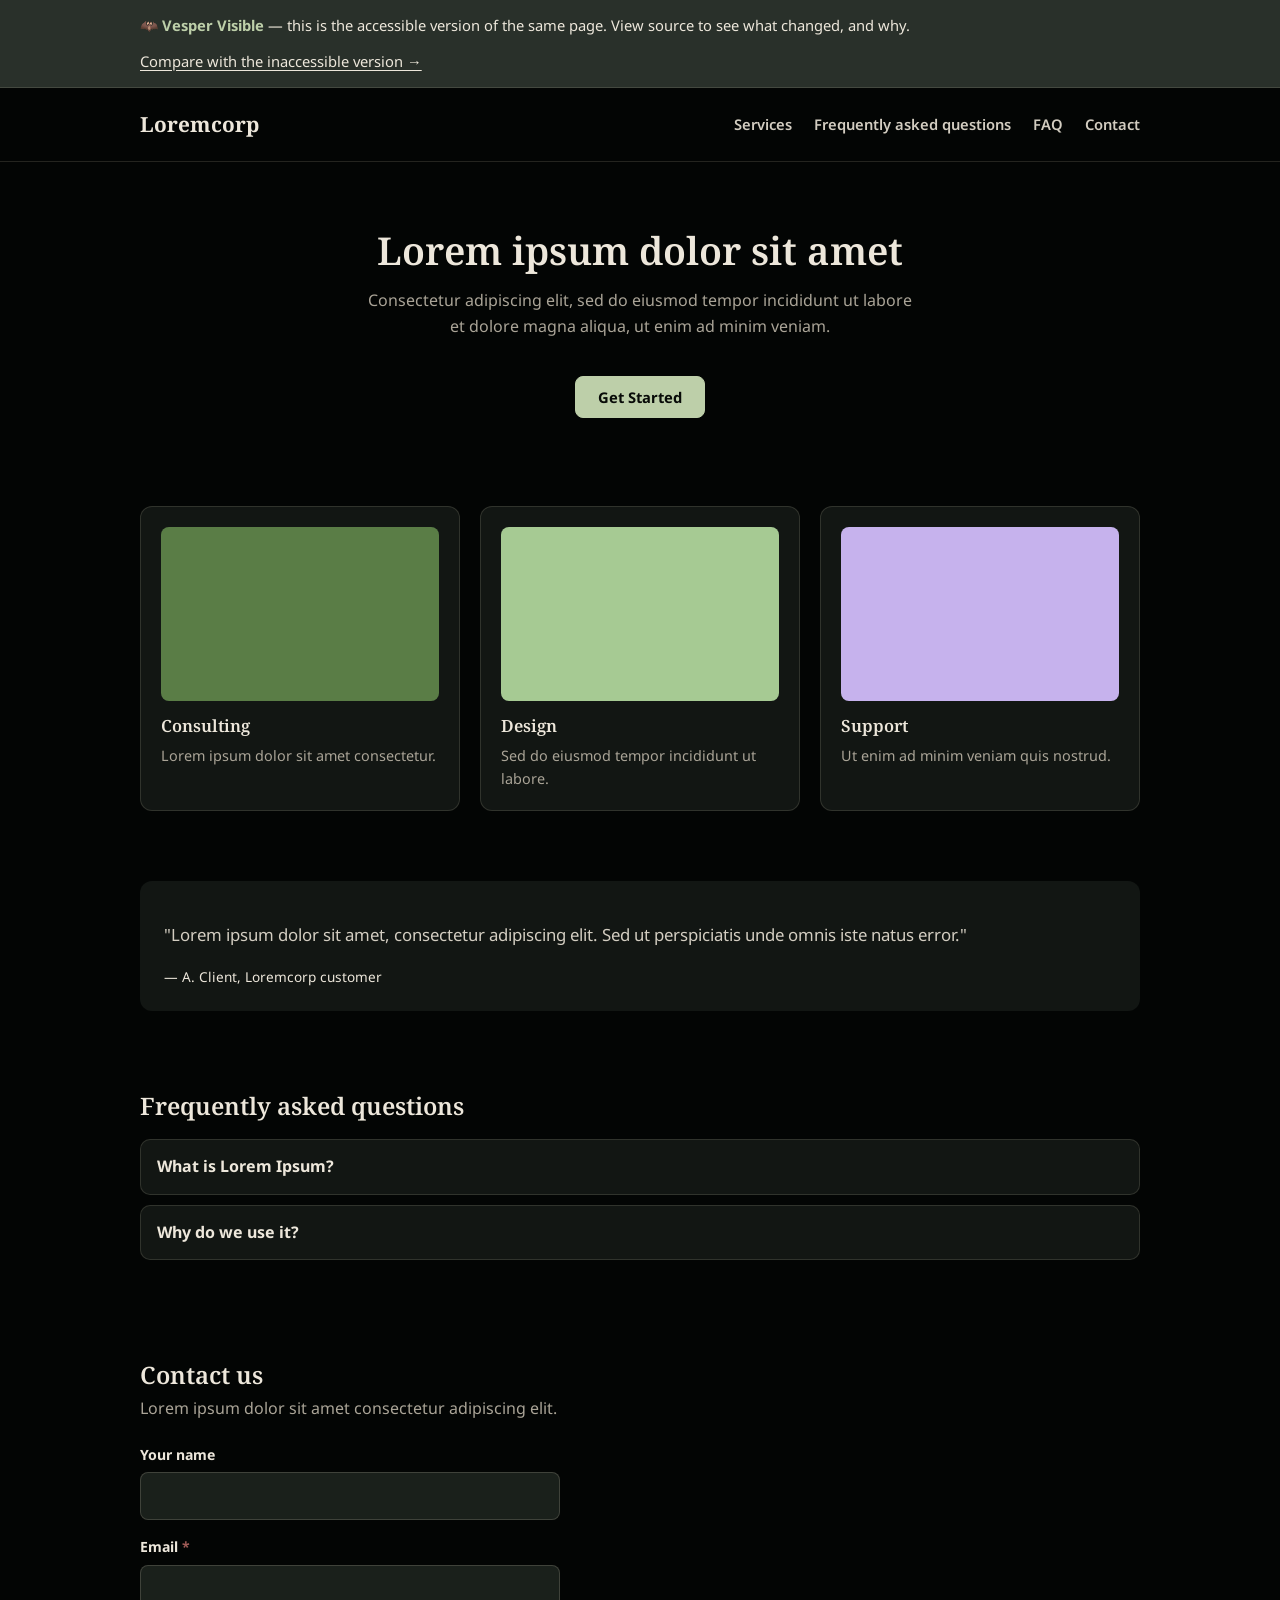
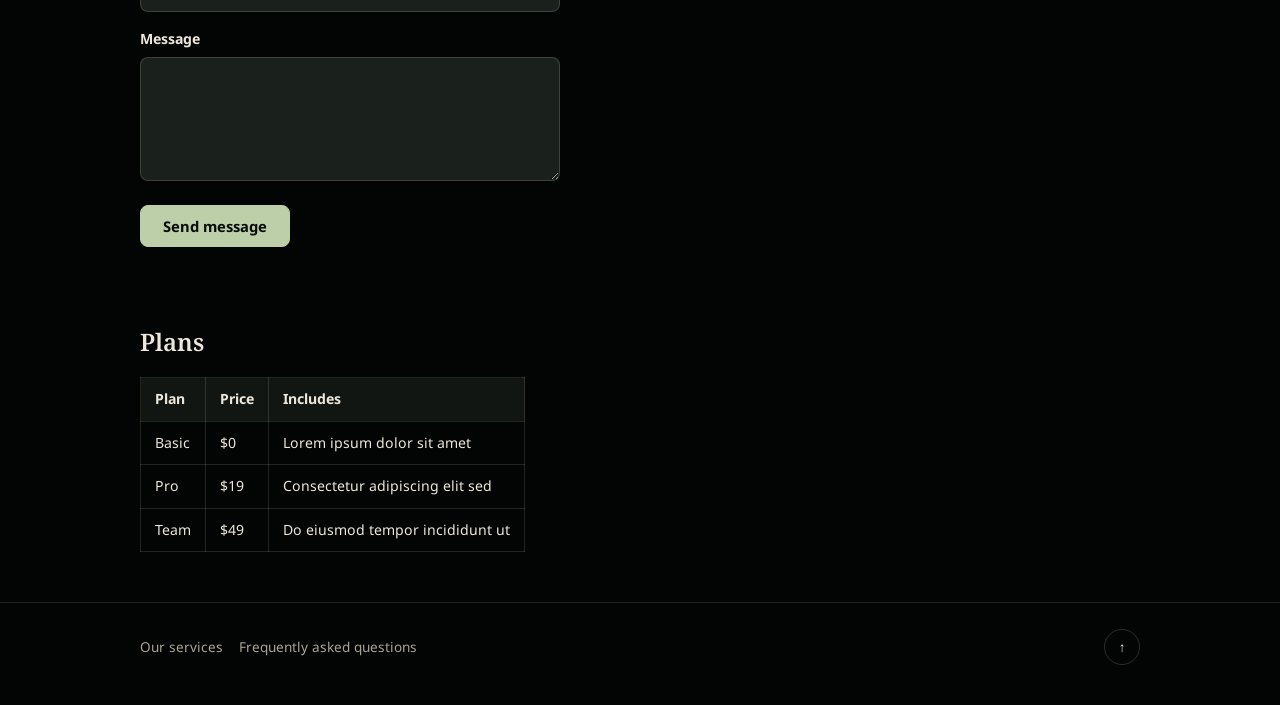
==== accessible.html @ 43d885e9 "Premier jet : Vesper Visible, page témoin accessible/inaccessible" ====
<!DOCTYPE html>
<!-- ✓ lang="en" set explicitly: a screen reader now knows which language
     rules to apply to this content. -->
<html lang="en">
<head>
<meta charset="UTF-8">
<meta name="viewport" content="width=device-width, initial-scale=1">
<title>Loremcorp — Accessible version</title>
<link rel="icon" href="data:,">
<link rel="stylesheet" href="style.css">
</head>
<body>

<div class="explainer">
  <div class="wrap">
    <span><strong>🦇 Vesper Visible</strong> — this is the accessible version of the same page. View source to see what changed, and why.</span>
    <a href="inaccessible.html">Compare with the inaccessible version →</a>
  </div>
</div>

<!-- ✓ Skip link: hidden until it receives focus, then it's the very first
     thing a keyboard user tabs to. Jumps straight past the nav to #main. -->
<a href="#main" style="position:absolute;left:-9999px;top:0;background:var(--accent);color:var(--accent-on);padding:10px 16px;border-radius:0 0 8px 0;font-weight:700;z-index:10" onfocus="this.style.left='0'" onblur="this.style.left='-9999px'">Skip to main content</a>

<!-- ✓ A real <nav> with an accessible name: a screen reader can jump
     straight to it, identify it as navigation, and skip past it entirely
     if it's not what they're looking for right now. -->
<div class="site-header">
  <div class="wrap">
    <!-- ✓ The brand mark is a real link: focusable, has an accessible name
         from its text, and Enter activates it — no JS click handler needed. -->
    <a class="brand" href="index.html">Loremcorp</a>
    <nav aria-label="Main">
      <ul class="nav-list">
        <li><a href="#services">Services</a></li>
        <!-- ✓ Each link's accessible name now says what it leads to, so
             they're distinguishable even out of visual context. -->
        <li><a href="#faq">Frequently asked questions</a></li>
        <li><a href="#faq">FAQ</a></li>
        <li><a href="#contact">Contact</a></li>
      </ul>
    </nav>
  </div>
</div>

<div class="wrap" id="main">

  <!-- ✓ A real <h1>, first heading on the page: "jump to heading"
       navigation in a screen reader now has somewhere to start. -->
  <section class="hero">
    <h1 style="margin:0 0 14px">Lorem ipsum dolor sit amet</h1>
    <p>Consectetur adipiscing elit, sed do eiusmod tempor incididunt ut labore et dolore magna aliqua, ut enim ad minim veniam.</p>
    <!-- ✓ A real <button>: focusable, has an accessible name from its own
         text content, and both Enter and Space activate it natively. -->
    <button type="button" class="btn" onclick="alert('Lorem ipsum!')" style="margin-top:10px">Get Started</button>
  </section>

  <!-- ✓ Heading levels now step down one at a time: h1 → h2 → h3, a real
       hierarchy instead of a skip. -->
  <section id="services" class="cards">
    <h2 class="sr-only" style="position:absolute;width:1px;height:1px;overflow:hidden;clip:rect(0 0 0 0)">Our services</h2>
    <div class="card">
      <!-- ✓ Purely decorative image: alt="" tells assistive tech to skip it
           instead of announcing a meaningless description. -->
      <img src="data:image/svg+xml,%3Csvg xmlns='http://www.w3.org/2000/svg' width='320' height='200'%3E%3Crect width='320' height='200' fill='%235A7D46'/%3E%3C/svg%3E" alt="">
      <h3>Consulting</h3>
      <p>Lorem ipsum dolor sit amet consectetur.</p>
    </div>
    <div class="card">
      <!-- ✓ This image is meaningful, so it gets a short, real alt
           describing what it conveys. -->
      <img src="data:image/svg+xml,%3Csvg xmlns='http://www.w3.org/2000/svg' width='320' height='200'%3E%3Crect width='320' height='200' fill='%23A6CA93'/%3E%3C/svg%3E" alt="Abstract sage-green pattern representing the Design service">
      <h3>Design</h3>
      <p>Sed do eiusmod tempor incididunt ut labore.</p>
    </div>
    <div class="card">
      <img src="data:image/svg+xml,%3Csvg xmlns='http://www.w3.org/2000/svg' width='320' height='200'%3E%3Crect width='320' height='200' fill='%23C6B2ED'/%3E%3C/svg%3E" alt="Abstract lavender pattern representing the Support service">
      <h3>Support</h3>
      <p>Ut enim ad minim veniam quis nostrud.</p>
    </div>
  </section>

  <section class="testimonial">
    <blockquote>
      <!-- ✓ Same visual spot, a color with a ~7:1 contrast ratio against
           its background — comfortably above the 4.5:1 minimum for normal
           text at criterion 1.4.3. -->
      <p class="contrast-ok">"Lorem ipsum dolor sit amet, consectetur adipiscing elit. Sed ut perspiciatis unde omnis iste natus error."</p>
      <cite>— A. Client, Loremcorp customer</cite>
    </blockquote>
  </section>

  <!-- ✓ A real disclosure widget: <details>/<summary> is focusable, has a
       built-in accessible name and expanded/collapsed state, and opens with
       the keyboard alone (Enter or Space) — no JS required for any of it. -->
  <section class="faq" id="faq">
    <h2>Frequently asked questions</h2>
    <details class="faq-item">
      <summary>What is Lorem Ipsum?</summary>
      <div class="faq-body">Lorem Ipsum is simply dummy text of the printing and typesetting industry.</div>
    </details>
    <details class="faq-item">
      <summary>Why do we use it?</summary>
      <div class="faq-body">Because it has a more-or-less normal distribution of letters, as opposed to "Content here" text.</div>
    </details>
  </section>

  <section class="contact" id="contact">
    <h2>Contact us</h2>
    <p class="intro">Lorem ipsum dolor sit amet consectetur adipiscing elit.</p>
    <form onsubmit="alert('Sent!'); return false;">
      <div class="field">
        <!-- ✓ A real <label for="name">, programmatically tied to the
             field: it stays visible, and a screen reader announces it as
             this field's name regardless of what's been typed. -->
        <label for="name">Your name</label>
        <input type="text" id="name">
      </div>
      <div class="field">
        <!-- ✓ `for="email"` now matches the input's id: clicking the label
             focuses the field, and it's announced as the field's name. -->
        <label for="email">Email <span class="required-mark" aria-hidden="true">*</span><span style="position:absolute;width:1px;height:1px;overflow:hidden;clip:rect(0 0 0 0)"> (required)</span></label>
        <input type="email" id="email" required aria-required="true">
      </div>
      <div class="field">
        <label for="message">Message</label>
        <textarea id="message" rows="4"></textarea>
      </div>
      <!-- ✓ A real <button type="submit">: pressing Enter in any field now
           submits the form, exactly as expected, no JS click handler
           standing in for it. -->
      <button type="submit" class="btn">Send message</button>
    </form>
  </section>

  <section style="padding-bottom:50px">
    <h2>Plans</h2>
    <!-- ✓ The table's container is fluid instead of a fixed 720px: it
         shrinks with the viewport, so nothing forces horizontal scroll on
         the page itself at 320px (criterion 1.4.10). -->
    <div class="plans-fluid" style="overflow-x:auto">
      <table>
        <tr><th>Plan</th><th>Price</th><th>Includes</th></tr>
        <tr><td>Basic</td><td>$0</td><td>Lorem ipsum dolor sit amet</td></tr>
        <tr><td>Pro</td><td>$19</td><td>Consectetur adipiscing elit sed</td></tr>
        <tr><td>Team</td><td>$49</td><td>Do eiusmod tempor incididunt ut</td></tr>
      </table>
    </div>
  </section>

</div>

<footer class="site-footer">
  <div class="wrap">
    <ul class="footer-links">
      <li><a href="#services">Our services</a></li>
      <li><a href="#faq">Frequently asked questions</a></li>
    </ul>
    <!-- ✓ aria-label gives this icon-only button an accessible name: a
         screen reader now announces "Back to top, button" instead of just
         "button". -->
    <button class="icon-btn" onclick="window.scrollTo(0,0)" aria-label="Back to top">↑</button>
  </div>
</footer>

<!-- ✓ No positive-tabindex trap here: every focusable element follows the
     page's natural DOM order, which matches its visual order too. -->

</body>
</html>
---- style.css ----
/* Vesper Visible — feuille de style partagée entre les 3 pages du site.
   Jetons V2 recopiés tels quels depuis vesper-toolkit/index.html (jamais régénérés). */
@import url('https://fonts.googleapis.com/css2?family=Noto+Serif:ital,wght@0,400;0,600;0,700;1,400&family=Noto+Sans:wght@400;500;600;700&family=Noto+Sans+Mono:wght@400;500&display=swap');

/* ---- Typographie ---- */
:root{
  --font-display:'Noto Serif',Georgia,'Times New Roman',serif;
  --font-body:'Noto Sans',Arial,Helvetica,sans-serif;
  --font-mono:'Noto Sans Mono','Courier New',monospace;
}

/* ---- Couleurs ---- */
:root{
  --ink-975:oklch(0.11 0.006 150);
  --ink-950:oklch(0.145 0.008 150);
  --ink-900:oklch(0.195 0.01 150);
  --ink-800:oklch(0.235 0.012 150);
  --ink-700:oklch(0.30 0.014 150);
  --cream-100:oklch(0.93 0.018 85);
  --cream-300:oklch(0.85 0.018 85);
  --cream-500:oklch(0.72 0.02 85);
  --cream-700:oklch(0.66 0.02 85);
  --hairline:rgba(233,223,200,0.14);
  --hairline-strong:rgba(233,223,200,0.18);

  --sage-300:oklch(0.89 0.05 128);
  --sage-500:oklch(0.83 0.055 128);
  --sage-700:oklch(0.66 0.055 128);
  --sage-900:oklch(0.44 0.05 128);
  --sage-on:oklch(0.145 0.008 150);

  --coral-300:#F0A9A2;
  --coral-700:#A05C57;

  --surface-page:var(--ink-975);
  --surface-card:var(--ink-900);
  --surface-input:var(--ink-800);
  --surface-raised:var(--ink-700);
  --text-body:var(--cream-100);
  --text-secondary:var(--cream-300);
  --text-muted:var(--cream-500);
  --border-default:var(--hairline);
  --border-strong:var(--hairline-strong);
  --accent:var(--sage-500);
  --accent-hover:var(--sage-300);
  --accent-on:var(--sage-on);
  --focus-ring:var(--sage-500);
  --link:var(--sage-500);
  --danger:var(--coral-700);
}

*, *::before, *::after { box-sizing: border-box; }
html { scroll-behavior: smooth; }
body {
  margin: 0;
  background: var(--surface-page);
  color: var(--text-body);
  font-family: var(--font-body);
  line-height: 1.6;
}
:focus-visible { outline: 2px solid var(--focus-ring); outline-offset: 2px; border-radius: 3px; }
img { max-width: 100%; display: block; }
h1, h2, h3 { font-family: var(--font-display); font-weight: 600; line-height: 1.25; }
a { color: var(--link); }

.wrap { max-width: 1040px; margin: 0 auto; padding: 0 20px; }

/* Bandeau explicatif : présent en haut des deux versions, jamais du Lorem Ipsum. */
.explainer {
  background: var(--surface-raised);
  border-bottom: 1px solid var(--border-default);
  padding: 14px 20px;
  font-size: .92rem;
}
.explainer .wrap { display: flex; flex-wrap: wrap; align-items: center; justify-content: space-between; gap: 12px; }
.explainer strong { color: var(--accent); }
.explainer a { color: var(--text-body); text-decoration: underline; text-underline-offset: 3px; }

/* En-tête / nav du site fictif */
.site-header { padding: 20px 0; border-bottom: 1px solid var(--border-default); }
.site-header .wrap { display: flex; align-items: center; justify-content: space-between; gap: 20px; flex-wrap: wrap; }
.brand { font-family: var(--font-display); font-size: 1.3rem; font-weight: 700; color: var(--text-body); text-decoration: none; }
.nav-list { display: flex; gap: 22px; list-style: none; margin: 0; padding: 0; flex-wrap: wrap; }
.nav-list a { text-decoration: none; color: var(--text-secondary); font-weight: 600; font-size: .92rem; }
.nav-list a:hover { color: var(--accent); }

/* Hero */
.hero { padding: 64px 0 48px; text-align: center; }
.hero h1 { font-size: 2.4rem; margin: 0 0 14px; }
.hero p { color: var(--text-muted); max-width: 560px; margin: 0 auto 26px; }
.btn {
  display: inline-flex; align-items: center; gap: 8px;
  font: 700 .92rem/1 var(--font-body);
  padding: 13px 22px; border-radius: 8px;
  border: 1px solid var(--accent); background: var(--accent); color: var(--accent-on);
  text-decoration: none; cursor: pointer;
}
.btn:hover { background: var(--accent-hover); border-color: var(--accent-hover); }

/* Cartes / grille de services */
.cards { display: grid; grid-template-columns: repeat(auto-fit, minmax(220px, 1fr)); gap: 20px; padding: 40px 0; }
.card { background: var(--surface-card); border: 1px solid var(--border-default); border-radius: 12px; padding: 20px; }
.card img { border-radius: 8px; margin-bottom: 14px; aspect-ratio: 16/10; object-fit: cover; background: var(--surface-input); }
.card h3 { margin: 0 0 8px; font-size: 1.05rem; }
.card p { color: var(--text-muted); font-size: .9rem; margin: 0; }

/* Témoignage (sert de bloc à contraste volontairement testé) */
.testimonial { padding: 30px 0; }
.testimonial blockquote { margin: 0; padding: 24px; border-radius: 12px; background: var(--surface-card); font-size: 1.05rem; }
.testimonial cite { display: block; margin-top: 10px; font-style: normal; font-size: .85rem; }
.contrast-fail { color: #4a4a4a; background: var(--surface-card); }
.contrast-ok { color: var(--text-secondary); }

/* FAQ / accordéon */
.faq { padding: 30px 0 50px; }
.faq h2 { margin-bottom: 18px; }
.faq-item { border: 1px solid var(--border-default); border-radius: 10px; margin-bottom: 10px; background: var(--surface-card); overflow: hidden; }
.faq-item > summary,
.faq-item .faux-summary {
  cursor: pointer; padding: 14px 16px; font-weight: 700; list-style: none;
  display: flex; align-items: center; justify-content: space-between;
}
.faq-item summary::-webkit-details-marker { display: none; }
.faq-item .faq-body { padding: 0 16px 16px; color: var(--text-muted); font-size: .92rem; }

/* Formulaire de contact */
.contact { padding: 20px 0 60px; }
.contact h2 { margin-bottom: 6px; }
.contact .intro { color: var(--text-muted); margin: 0 0 22px; }
.field { margin-bottom: 16px; max-width: 420px; }
.field label { display: block; margin-bottom: 6px; font-size: .88rem; font-weight: 700; }
.field input, .field textarea {
  width: 100%; background: var(--surface-input); border: 1px solid var(--border-strong);
  border-radius: 8px; padding: 10px 12px; color: var(--text-body); font: inherit;
}
.field .hint { font-size: .8rem; color: var(--text-muted); margin-top: 4px; }
.required-mark { color: var(--danger); }

/* Footer */
.site-footer { border-top: 1px solid var(--border-default); padding: 26px 0 40px; }
.site-footer .wrap { display: flex; justify-content: space-between; align-items: center; flex-wrap: wrap; gap: 12px; }
.footer-links { display: flex; gap: 16px; list-style: none; margin: 0; padding: 0; }
.footer-links a { color: var(--text-muted); font-size: .85rem; text-decoration: none; }
.icon-btn {
  width: 36px; height: 36px; border-radius: 50%; border: 1px solid var(--border-strong);
  background: transparent; color: var(--text-body); display: inline-flex; align-items: center; justify-content: center; cursor: pointer;
}

/* Table de comparaison plan tarifaire — sert de test reflow (largeur fixe volontaire côté inaccessible) */
.plans-fixed { width: 720px; }
.plans-fluid { width: 100%; }
table { border-collapse: collapse; }
th, td { border: 1px solid var(--border-default); padding: 10px 14px; text-align: left; font-size: .88rem; }
th { background: var(--surface-card); }
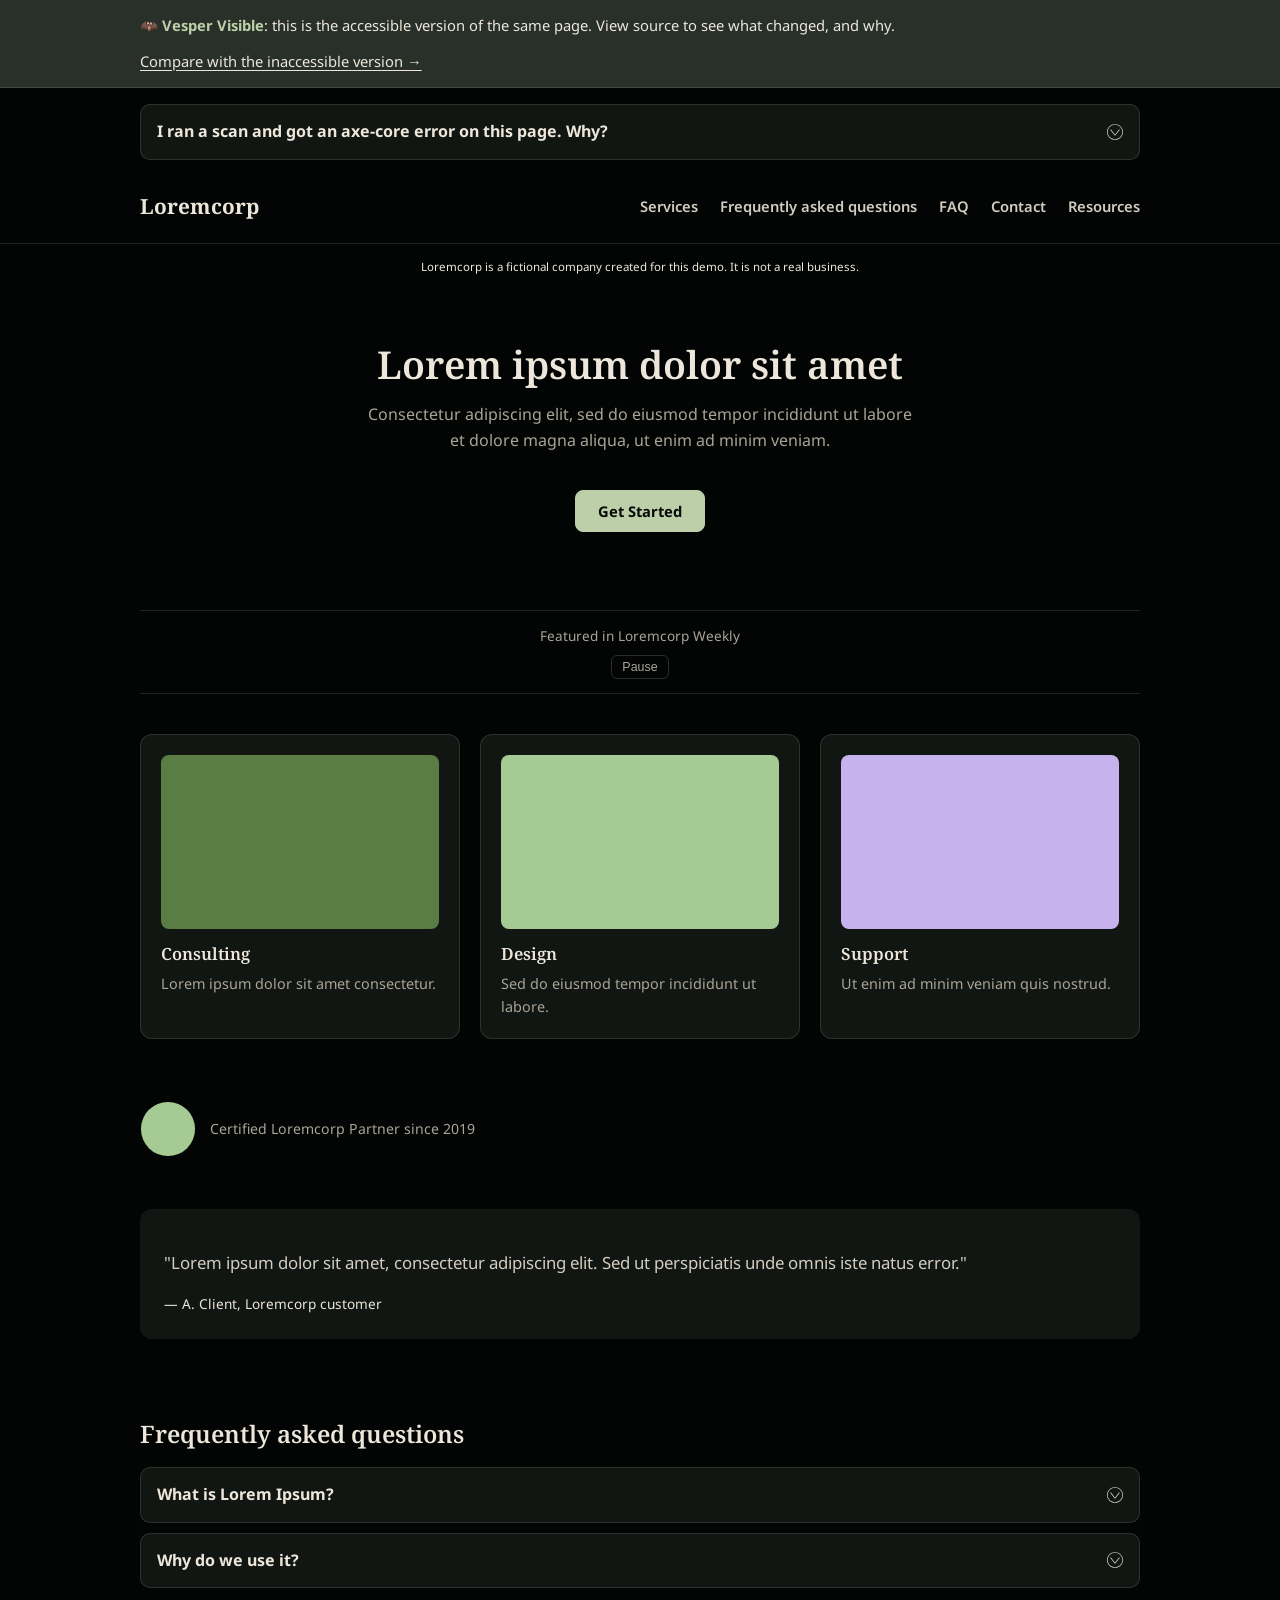
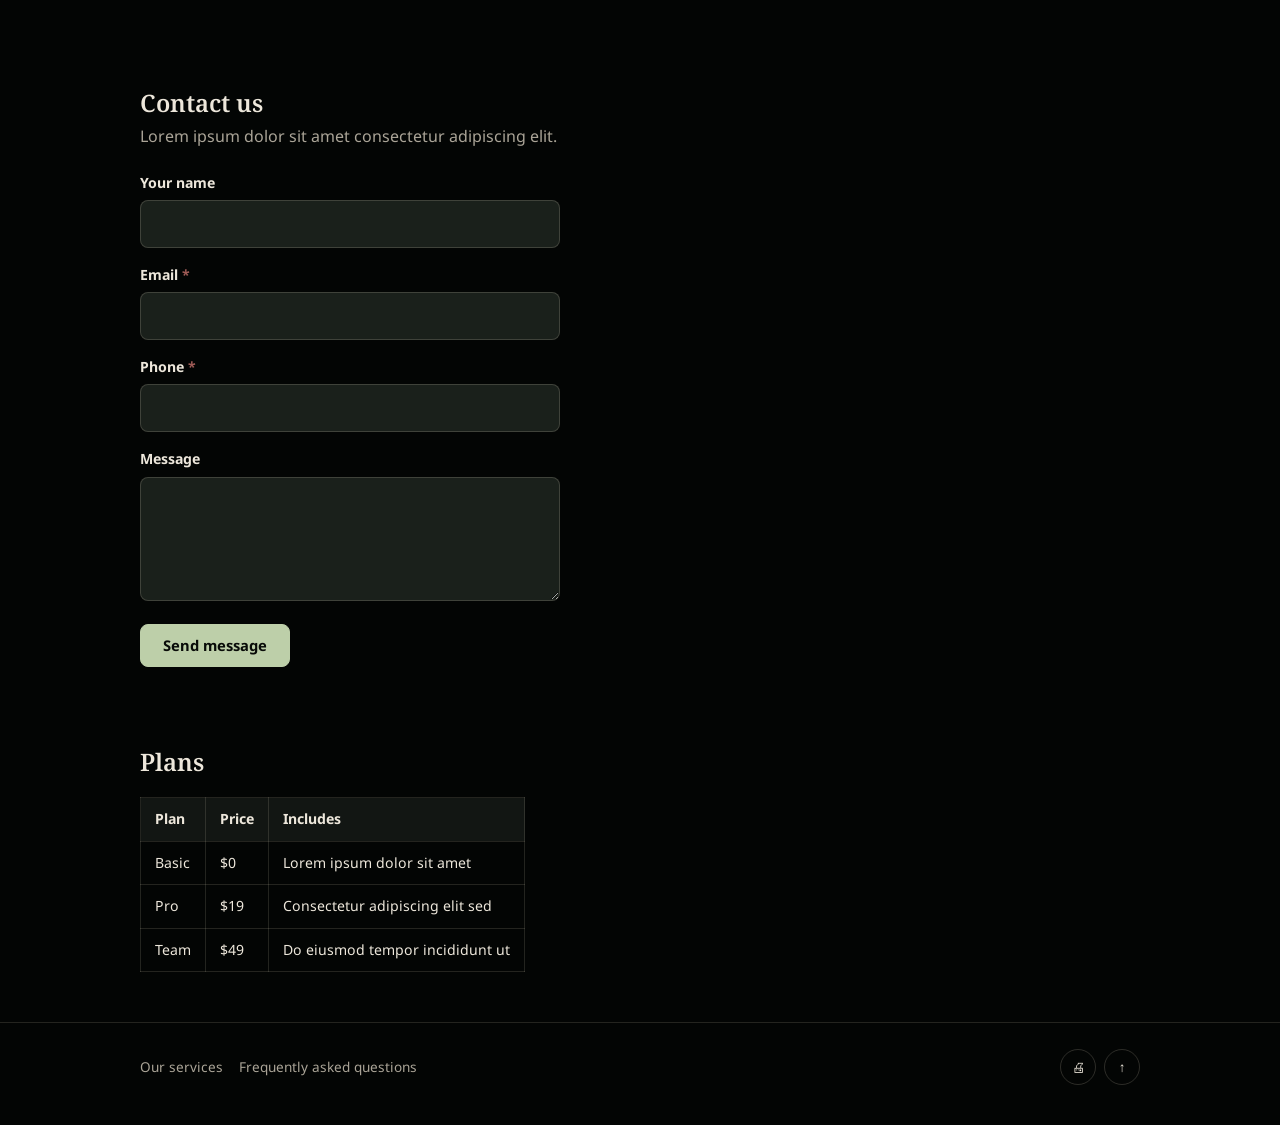
==== commit 4a4ad638: "text correction, toggle icons" ====
--- a/accessible.html
+++ b/accessible.html
@@ -8,24 +8,47 @@
 <title>Loremcorp — Accessible version</title>
 <link rel="icon" href="data:,">
 <link rel="stylesheet" href="style.css">
+<style>
+  /* ✓ Spot the difference 7/7 fix: :focus-within opens the same dropdown a
+     keyboard reaches by tabbing to the link inside it, alongside :hover. */
+  .nav-dropdown:hover .nav-submenu, .nav-dropdown:focus-within .nav-submenu { display: block; }
+</style>
 </head>
 <body>
 
-<div class="explainer">
+<div class="explainer" role="region" aria-label="About this demo">
   <div class="wrap">
-    <span><strong>🦇 Vesper Visible</strong> — this is the accessible version of the same page. View source to see what changed, and why.</span>
+    <span><strong>🦇 Vesper Visible</strong>: this is the accessible version of the same page. View source to see what changed, and why.</span>
     <a href="inaccessible.html">Compare with the inaccessible version →</a>
   </div>
 </div>
 
-<!-- ✓ Skip link: hidden until it receives focus, then it's the very first
-     thing a keyboard user tabs to. Jumps straight past the nav to #main. -->
-<a href="#main" style="position:absolute;left:-9999px;top:0;background:var(--accent);color:var(--accent-on);padding:10px 16px;border-radius:0 0 8px 0;font-weight:700;z-index:10" onfocus="this.style.left='0'" onblur="this.style.left='-9999px'">Skip to main content</a>
+<div class="wrap" style="padding-top:16px">
+  <details class="faq-item">
+    <summary>
+      <span>I ran a scan and got an axe-core error on this page. Why?</span>
+      <svg class="vl-toggle-icon" width="16" height="16" viewBox="0 0 512 512" fill="currentColor" aria-hidden="true" focusable="false"><path d="M256,5.333C114.88,5.333,0,117.76,0,256s114.88,250.667,256,250.667S512,394.24,512,256S397.12,5.333,256,5.333z M256,485.333C126.613,485.333,21.333,382.4,21.333,256S126.613,26.667,256,26.667S490.667,129.493,490.667,256 S385.387,485.333,256,485.333z"/><path d="M401.6,178.453c-4.8-3.733-11.52-3.093-15.253,1.493L256,340.373L125.653,179.947c-3.733-4.587-10.453-5.227-15.04-1.493 s-5.227,10.453-1.493,15.04L247.787,364.16c3.733,4.587,10.453,5.227,15.04,1.6c0.533-0.427,1.067-0.96,1.6-1.6l138.667-170.667 C406.827,188.907,406.08,182.187,401.6,178.453z"/></svg>
+    </summary>
+    <div class="faq-body">
+      <p style="margin:8px 0">You probably found the "All page content should be contained by landmarks" (<code>region</code>) flag on the disclaimer line right below the nav. It's real: that line genuinely sits outside every landmark on this page. But look up its details and you'll find it tagged <code>best-practice</code>, not a numbered WCAG success criterion. axe-core ships two kinds of rules side by side, in the same report, with the same red styling: rules that map to a WCAG failure, and rules that check organizational best practices with no direct WCAG mapping. This page passes every WCAG-mapped rule. That one best-practice flag is real, and worth knowing about, but it's not the same thing as an accessibility barrier for an actual person: the text is static, always visible, and equally readable to everyone regardless of which landmark contains it.</p>
+      <p style="margin:8px 0">The lesson generalizes past this one rule: a scanner result is a starting point, not a verdict. Some flags need a fix. Some need five seconds of judgment to confirm they're fine as-is. Knowing which is which is the actual skill, and a scan can't do that part for you.</p>
+    </div>
+  </details>
+</div>
 
 <!-- ✓ A real <nav> with an accessible name: a screen reader can jump
      straight to it, identify it as navigation, and skip past it entirely
-     if it's not what they're looking for right now. -->
-<div class="site-header">
+     if it's not what they're looking for right now. A real <header> around
+     it also gives the brand link its own "banner" landmark, instead of
+     leaving it floating outside every landmark on the page. -->
+<header class="site-header">
+  <!-- ✓ Skip link: hidden until it receives focus, then it's the very first
+       thing a keyboard user tabs to. Jumps straight past the nav to #main.
+       Placing it as the header's first child keeps it the very first tab
+       stop while also giving it a landmark to sit in — axe-core's "region"
+       check otherwise flags a skip link left as a bare child of <body>,
+       even though that placement is a common, WCAG-compliant convention. -->
+  <a href="#main" style="position:absolute;left:-9999px;top:0;background:var(--accent);color:var(--accent-on);padding:10px 16px;border-radius:0 0 8px 0;font-weight:700;z-index:10" onfocus="this.style.left='0'" onblur="this.style.left='-9999px'">Skip to main content</a>
   <div class="wrap">
     <!-- ✓ The brand mark is a real link: focusable, has an accessible name
          from its text, and Enter activates it — no JS click handler needed. -->
@@ -38,12 +61,34 @@
         <li><a href="#faq">Frequently asked questions</a></li>
         <li><a href="#faq">FAQ</a></li>
         <li><a href="#contact">Contact</a></li>
+        <!-- ✓ Same dropdown, but :focus-within (in the <style> block above)
+             opens it the moment keyboard focus lands on the link inside it,
+             not just on mouse hover. Nothing here is unreachable anymore. -->
+        <li class="nav-dropdown">
+          <a href="#">Resources</a>
+          <div class="nav-submenu">
+            <a href="#">Guides</a>
+            <a href="#">Case studies</a>
+          </div>
+        </li>
       </ul>
     </nav>
   </div>
-</div>
-
-<div class="wrap" id="main">
+</header>
+
+<!-- Left outside every landmark on purpose — see "I ran a scan and got an
+     axe-core error, why?" above. axe-core's `region` rule flags this line
+     (tagged `best-practice`, not a WCAG success criterion): it's static,
+     always-visible text, equally readable to everyone regardless of which
+     landmark contains it. A real gap would still be worth fixing; this one
+     isn't, and the point of leaving it here is to have a genuine example
+     to check that judgment against instead of only describing it. -->
+<p style="text-align:center;font-size:.72rem;color:var(--text-faint);margin:14px 0 0">Loremcorp is a fictional company created for this demo. It is not a real business.</p>
+
+<!-- ✓ A real <main>, not just a <div> with a matching id. The skip link
+     and id="main" trick alone don't create a landmark — axe-core's
+     "Document should have one main landmark" check catches exactly this. -->
+<main class="wrap" id="main">
 
   <!-- ✓ A real <h1>, first heading on the page: "jump to heading"
        navigation in a screen reader now has somewhere to start. -->
@@ -54,6 +99,39 @@
          text content, and both Enter and Space activate it natively. -->
     <button type="button" class="btn" onclick="alert('Lorem ipsum!')" style="margin-top:10px">Get Started</button>
   </section>
+
+  <!-- ✓ Spot the difference 3/7 fix: same rotating text, but a Pause button
+       gives control over it (criterion 2.2.2), and the rotation itself
+       respects prefers-reduced-motion instead of always running. -->
+  <div class="ticker">
+    <span class="ticker-item is-active">Featured in Loremcorp Weekly</span>
+    <span class="ticker-item">1,200+ businesses onboarded</span>
+    <span class="ticker-item">Rated 4.8 by our (fictional) clients</span>
+    <div class="ticker-controls">
+      <button type="button" class="ticker-pause-btn" id="ticker-toggle" aria-pressed="false">Pause</button>
+    </div>
+  </div>
+  <script>
+    (function () {
+      var items = document.querySelectorAll('.ticker .ticker-item');
+      var btn = document.getElementById('ticker-toggle');
+      var reduceMotion = window.matchMedia && window.matchMedia('(prefers-reduced-motion: reduce)').matches;
+      var i = 0;
+      var timer = null;
+      function advance() {
+        items[i].classList.remove('is-active');
+        i = (i + 1) % items.length;
+        items[i].classList.add('is-active');
+      }
+      function start() { timer = setInterval(advance, 2200); }
+      function stop() { clearInterval(timer); timer = null; }
+      if (!reduceMotion) start();
+      btn.addEventListener('click', function () {
+        if (timer) { stop(); btn.textContent = 'Play'; btn.setAttribute('aria-pressed', 'true'); }
+        else { start(); btn.textContent = 'Pause'; btn.setAttribute('aria-pressed', 'false'); }
+      });
+    })();
+  </script>
 
   <!-- ✓ Heading levels now step down one at a time: h1 → h2 → h3, a real
        hierarchy instead of a skip. -->
@@ -80,6 +158,14 @@
     </div>
   </section>
 
+  <!-- ✓ Spot the difference 4/7 fix: a real <img> with a real alt, not a
+       CSS background. Turning off images now leaves a visible gap and an
+       announced description, instead of nothing at all. -->
+  <div class="cert-row">
+    <img class="cert-badge-img" src="data:image/svg+xml,%3Csvg xmlns='http://www.w3.org/2000/svg' width='120' height='120'%3E%3Ccircle cx='60' cy='60' r='58' fill='%23A6CA93'/%3E%3C/svg%3E" alt="Certified Loremcorp Partner seal">
+    <span>Certified Loremcorp Partner since 2019</span>
+  </div>
+
   <section class="testimonial">
     <blockquote>
       <!-- ✓ Same visual spot, a color with a ~7:1 contrast ratio against
@@ -96,11 +182,17 @@
   <section class="faq" id="faq">
     <h2>Frequently asked questions</h2>
     <details class="faq-item">
-      <summary>What is Lorem Ipsum?</summary>
+      <summary>
+        <span>What is Lorem Ipsum?</span>
+        <svg class="vl-toggle-icon" width="16" height="16" viewBox="0 0 512 512" fill="currentColor" aria-hidden="true" focusable="false"><path d="M256,5.333C114.88,5.333,0,117.76,0,256s114.88,250.667,256,250.667S512,394.24,512,256S397.12,5.333,256,5.333z M256,485.333C126.613,485.333,21.333,382.4,21.333,256S126.613,26.667,256,26.667S490.667,129.493,490.667,256 S385.387,485.333,256,485.333z"/><path d="M401.6,178.453c-4.8-3.733-11.52-3.093-15.253,1.493L256,340.373L125.653,179.947c-3.733-4.587-10.453-5.227-15.04-1.493 s-5.227,10.453-1.493,15.04L247.787,364.16c3.733,4.587,10.453,5.227,15.04,1.6c0.533-0.427,1.067-0.96,1.6-1.6l138.667-170.667 C406.827,188.907,406.08,182.187,401.6,178.453z"/></svg>
+      </summary>
       <div class="faq-body">Lorem Ipsum is simply dummy text of the printing and typesetting industry.</div>
     </details>
     <details class="faq-item">
-      <summary>Why do we use it?</summary>
+      <summary>
+        <span>Why do we use it?</span>
+        <svg class="vl-toggle-icon" width="16" height="16" viewBox="0 0 512 512" fill="currentColor" aria-hidden="true" focusable="false"><path d="M256,5.333C114.88,5.333,0,117.76,0,256s114.88,250.667,256,250.667S512,394.24,512,256S397.12,5.333,256,5.333z M256,485.333C126.613,485.333,21.333,382.4,21.333,256S126.613,26.667,256,26.667S490.667,129.493,490.667,256 S385.387,485.333,256,485.333z"/><path d="M401.6,178.453c-4.8-3.733-11.52-3.093-15.253,1.493L256,340.373L125.653,179.947c-3.733-4.587-10.453-5.227-15.04-1.493 s-5.227,10.453-1.493,15.04L247.787,364.16c3.733,4.587,10.453,5.227,15.04,1.6c0.533-0.427,1.067-0.96,1.6-1.6l138.667-170.667 C406.827,188.907,406.08,182.187,401.6,178.453z"/></svg>
+      </summary>
       <div class="faq-body">Because it has a more-or-less normal distribution of letters, as opposed to "Content here" text.</div>
     </details>
   </section>
@@ -121,6 +213,13 @@
              focuses the field, and it's announced as the field's name. -->
         <label for="email">Email <span class="required-mark" aria-hidden="true">*</span><span style="position:absolute;width:1px;height:1px;overflow:hidden;clip:rect(0 0 0 0)"> (required)</span></label>
         <input type="email" id="email" required aria-required="true">
+      </div>
+      <!-- ✓ Spot the difference 2/7 fix: the same asterisk-plus-hidden-text
+           pattern as Email. Required-ness is now announced and readable,
+           not just implied by a red border. -->
+      <div class="field">
+        <label for="phone">Phone <span class="required-mark" aria-hidden="true">*</span><span style="position:absolute;width:1px;height:1px;overflow:hidden;clip:rect(0 0 0 0)"> (required)</span></label>
+        <input type="tel" id="phone" required aria-required="true">
       </div>
       <div class="field">
         <label for="message">Message</label>
@@ -148,7 +247,7 @@
     </div>
   </section>
 
-</div>
+</main>
 
 <footer class="site-footer">
   <div class="wrap">
@@ -156,10 +255,16 @@
       <li><a href="#services">Our services</a></li>
       <li><a href="#faq">Frequently asked questions</a></li>
     </ul>
-    <!-- ✓ aria-label gives this icon-only button an accessible name: a
-         screen reader now announces "Back to top, button" instead of just
-         "button". -->
-    <button class="icon-btn" onclick="window.scrollTo(0,0)" aria-label="Back to top">↑</button>
+    <div style="display:flex;gap:8px">
+      <!-- ✓ Spot the difference 5/7 fix: the aria-label now matches what
+           the button actually does. A screen reader announces "Print this
+           page", the correct name for a control that opens the print dialog. -->
+      <button class="icon-btn" onclick="window.print()" aria-label="Print this page">🖨</button>
+      <!-- ✓ aria-label gives this icon-only button an accessible name: a
+           screen reader now announces "Back to top, button" instead of just
+           "button". -->
+      <button class="icon-btn" onclick="window.scrollTo(0,0)" aria-label="Back to top">↑</button>
+    </div>
   </div>
 </footer>
 
--- a/style.css
+++ b/style.css
@@ -83,6 +83,25 @@
 .nav-list { display: flex; gap: 22px; list-style: none; margin: 0; padding: 0; flex-wrap: wrap; }
 .nav-list a { text-decoration: none; color: var(--text-secondary); font-weight: 600; font-size: .92rem; }
 .nav-list a:hover { color: var(--accent); }
+.nav-dropdown { position: relative; }
+.nav-submenu {
+  position: absolute; top: 100%; left: 0; margin-top: 8px;
+  background: var(--surface-card); border: 1px solid var(--border-default); border-radius: 8px;
+  padding: 8px; min-width: 170px; display: none; z-index: 20;
+}
+.nav-submenu a { display: block; padding: 6px 8px; font-size: .88rem; }
+
+/* Bandeau "featured in" qui défile — sert la démonstration du mouvement automatique */
+.ticker { padding: 14px 0; text-align: center; color: var(--text-muted); font-size: .85rem; border-top: 1px solid var(--border-default); border-bottom: 1px solid var(--border-default); margin: 30px 0 0; }
+.ticker-item { display: none; }
+.ticker-item.is-active { display: inline; }
+.ticker-controls { margin-top: 8px; }
+.ticker-pause-btn { background: transparent; border: 1px solid var(--border-strong); color: var(--text-muted); border-radius: 6px; padding: 4px 10px; font-size: .78rem; cursor: pointer; }
+
+/* Badge "certifié" — image posée en fond CSS côté inaccessible, en <img> côté accessible */
+.cert-row { display: flex; align-items: center; gap: 14px; padding: 22px 0; color: var(--text-muted); font-size: .88rem; }
+.cert-badge-bg, .cert-badge-img { width: 56px; height: 56px; flex: none; border-radius: 50%; }
+.cert-badge-bg { background-image: radial-gradient(circle, var(--accent) 0%, var(--accent-hover) 55%, transparent 60%); background-size: contain; background-repeat: no-repeat; }
 
 /* Hero */
 .hero { padding: 64px 0 48px; text-align: center; }
@@ -110,6 +129,16 @@
 .testimonial cite { display: block; margin-top: 10px; font-style: normal; font-size: .85rem; }
 .contrast-fail { color: #4a4a4a; background: var(--surface-card); }
 .contrast-ok { color: var(--text-secondary); }
+
+/* Bascule de langue */
+summary::-webkit-details-marker { display: none; }
+.lang-toggle-btn {
+  background: transparent; border: 1px solid var(--border-strong); color: var(--text-muted);
+  border-radius: 20px; padding: 6px 16px; font: 700 .8rem/1 var(--font-body); cursor: pointer;
+}
+.lang-toggle-btn:hover { color: var(--text-body); border-color: var(--accent); }
+.vl-toggle-icon { transition: transform .15s ease; flex: none; }
+details[open] > summary .vl-toggle-icon { transform: rotate(180deg); }
 
 /* FAQ / accordéon */
 .faq { padding: 30px 0 50px; }
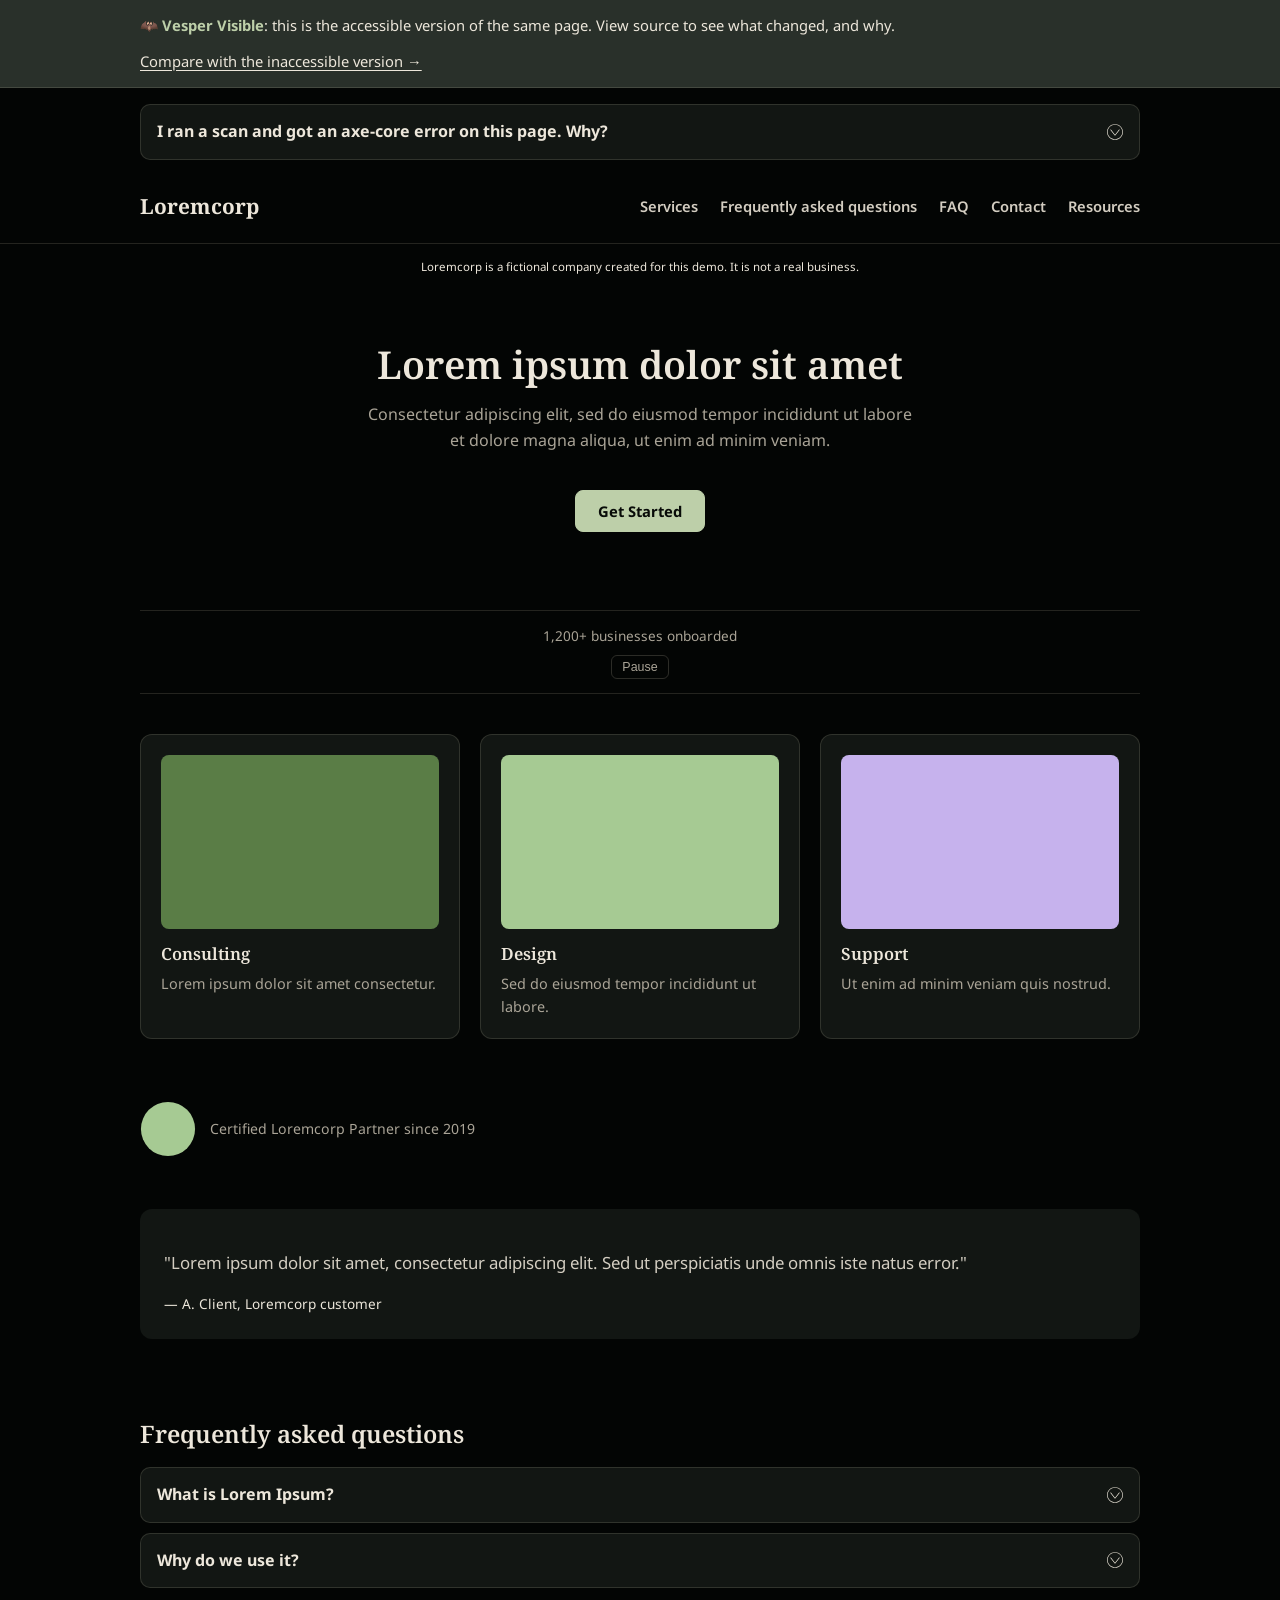
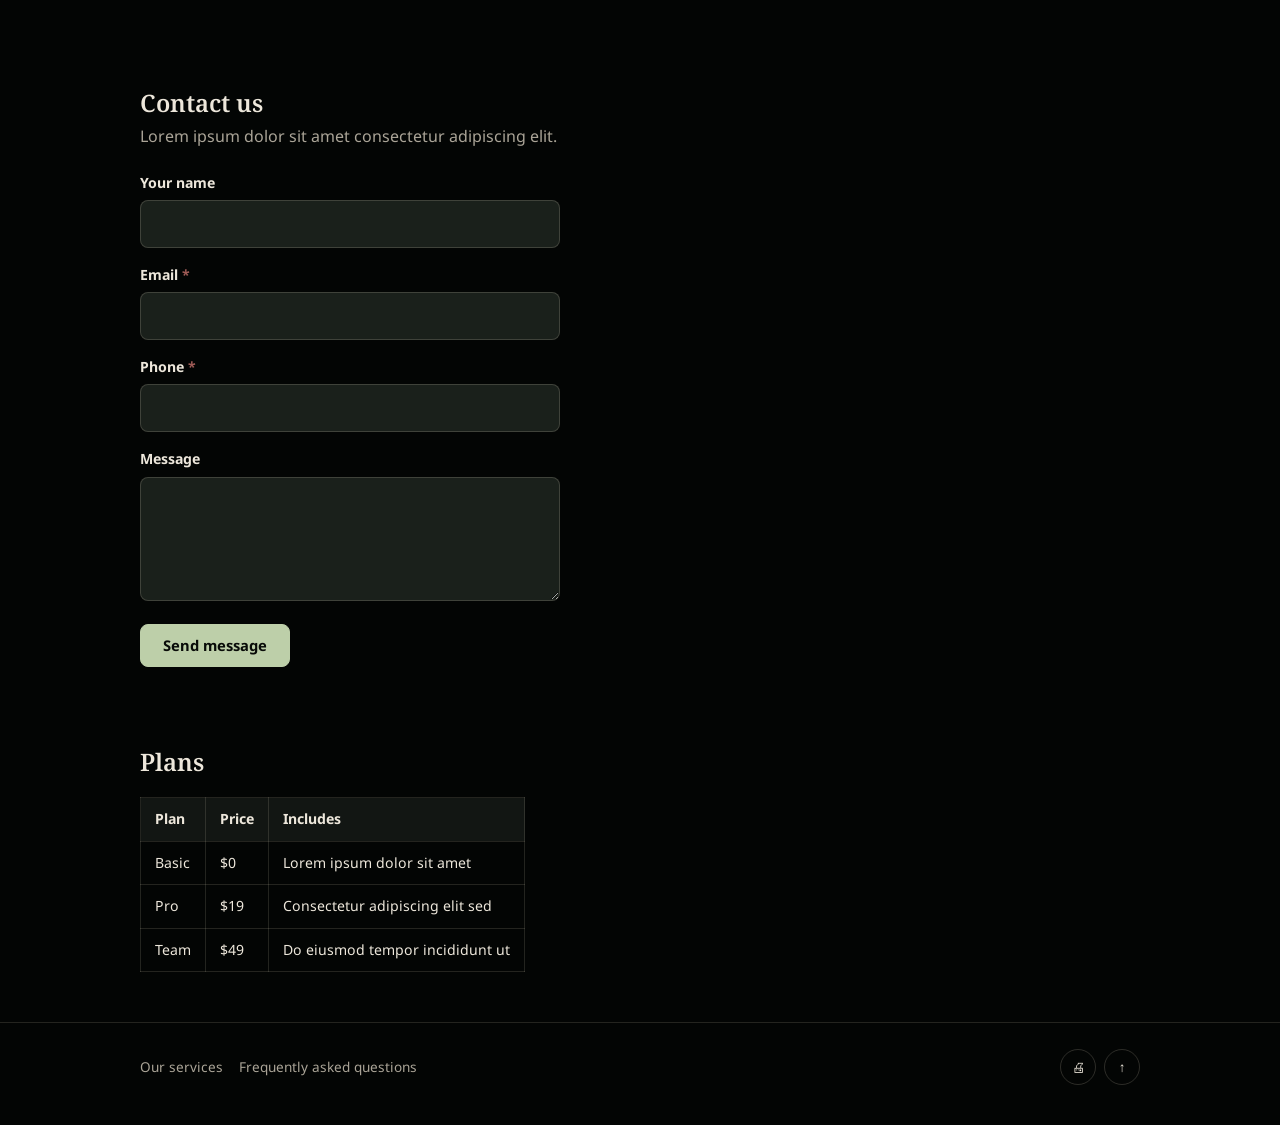
==== commit 68c11144: "Translation and language pref in index.html" ====
--- a/accessible.html
+++ b/accessible.html
@@ -18,20 +18,20 @@
 
 <div class="explainer" role="region" aria-label="About this demo">
   <div class="wrap">
-    <span><strong>🦇 Vesper Visible</strong>: this is the accessible version of the same page. View source to see what changed, and why.</span>
-    <a href="inaccessible.html">Compare with the inaccessible version →</a>
+    <span data-i18n-html="explainerText"><strong>🦇 Vesper Visible</strong>: this is the accessible version of the same page. View source to see what changed, and why.</span>
+    <a href="inaccessible.html" data-i18n="explainerLink">Compare with the inaccessible version →</a>
   </div>
 </div>
 
 <div class="wrap" style="padding-top:16px">
   <details class="faq-item">
     <summary>
-      <span>I ran a scan and got an axe-core error on this page. Why?</span>
+      <span data-i18n="axeSummary">I ran a scan and got an axe-core error on this page. Why?</span>
       <svg class="vl-toggle-icon" width="16" height="16" viewBox="0 0 512 512" fill="currentColor" aria-hidden="true" focusable="false"><path d="M256,5.333C114.88,5.333,0,117.76,0,256s114.88,250.667,256,250.667S512,394.24,512,256S397.12,5.333,256,5.333z M256,485.333C126.613,485.333,21.333,382.4,21.333,256S126.613,26.667,256,26.667S490.667,129.493,490.667,256 S385.387,485.333,256,485.333z"/><path d="M401.6,178.453c-4.8-3.733-11.52-3.093-15.253,1.493L256,340.373L125.653,179.947c-3.733-4.587-10.453-5.227-15.04-1.493 s-5.227,10.453-1.493,15.04L247.787,364.16c3.733,4.587,10.453,5.227,15.04,1.6c0.533-0.427,1.067-0.96,1.6-1.6l138.667-170.667 C406.827,188.907,406.08,182.187,401.6,178.453z"/></svg>
     </summary>
     <div class="faq-body">
-      <p style="margin:8px 0">You probably found the "All page content should be contained by landmarks" (<code>region</code>) flag on the disclaimer line right below the nav. It's real: that line genuinely sits outside every landmark on this page. But look up its details and you'll find it tagged <code>best-practice</code>, not a numbered WCAG success criterion. axe-core ships two kinds of rules side by side, in the same report, with the same red styling: rules that map to a WCAG failure, and rules that check organizational best practices with no direct WCAG mapping. This page passes every WCAG-mapped rule. That one best-practice flag is real, and worth knowing about, but it's not the same thing as an accessibility barrier for an actual person: the text is static, always visible, and equally readable to everyone regardless of which landmark contains it.</p>
-      <p style="margin:8px 0">The lesson generalizes past this one rule: a scanner result is a starting point, not a verdict. Some flags need a fix. Some need five seconds of judgment to confirm they're fine as-is. Knowing which is which is the actual skill, and a scan can't do that part for you.</p>
+      <p style="margin:8px 0" data-i18n-html="axeP1">You probably found the "All page content should be contained by landmarks" (<code>region</code>) flag on the disclaimer line right below the nav. It's real: that line genuinely sits outside every landmark on this page. But look up its details and you'll find it tagged <code>best-practice</code>, not a numbered WCAG success criterion. axe-core ships two kinds of rules side by side, in the same report, with the same red styling: rules that map to a WCAG failure, and rules that check organizational best practices with no direct WCAG mapping. This page passes every WCAG-mapped rule. That one best-practice flag is real, and worth knowing about, but it's not the same thing as an accessibility barrier for an actual person: the text is static, always visible, and equally readable to everyone regardless of which landmark contains it.</p>
+      <p style="margin:8px 0" data-i18n="axeP2">The lesson generalizes past this one rule: a scanner result is a starting point, not a verdict. Some flags need a fix. Some need five seconds of judgment to confirm they're fine as-is. Knowing which is which is the actual skill, and a scan can't do that part for you.</p>
     </div>
   </details>
 </div>
@@ -271,5 +271,44 @@
 <!-- ✓ No positive-tabindex trap here: every focusable element follows the
      page's natural DOM order, which matches its visual order too. -->
 
+<script>
+(function () {
+  'use strict';
+  // Traduit l'encart d'en-tête et l'encart axe-core seulement : le reste de
+  // la page (Loremcorp, les 16 corrections) reste en anglais, c'est le
+  // contenu de démonstration. Langue reprise de la préférence choisie sur
+  // index.html (même clé localStorage), avec ?lang= en priorité pour un lien direct.
+  var dict = {
+    en: {
+      explainerText: '<strong>🦇 Vesper Visible</strong>: this is the accessible version of the same page. View source to see what changed, and why.',
+      explainerLink: 'Compare with the inaccessible version →',
+      axeSummary: 'I ran a scan and got an axe-core error on this page. Why?',
+      axeP1: 'You probably found the "All page content should be contained by landmarks" (<code>region</code>) flag on the disclaimer line right below the nav. It\'s real: that line genuinely sits outside every landmark on this page. But look up its details and you\'ll find it tagged <code>best-practice</code>, not a numbered WCAG success criterion. axe-core ships two kinds of rules side by side, in the same report, with the same red styling: rules that map to a WCAG failure, and rules that check organizational best practices with no direct WCAG mapping. This page passes every WCAG-mapped rule. That one best-practice flag is real, and worth knowing about, but it\'s not the same thing as an accessibility barrier for an actual person: the text is static, always visible, and equally readable to everyone regardless of which landmark contains it.',
+      axeP2: 'The lesson generalizes past this one rule: a scanner result is a starting point, not a verdict. Some flags need a fix. Some need five seconds of judgment to confirm they\'re fine as-is. Knowing which is which is the actual skill, and a scan can\'t do that part for you.'
+    },
+    fr: {
+      explainerText: '<strong>🦇 Vesper Visible</strong> : voici la version accessible de la même page. Affiche le code source pour voir ce qui a changé, et pourquoi.',
+      explainerLink: 'Comparer avec la version inaccessible →',
+      axeSummary: 'J\'ai un résultat axe-core sur cette page. Pourquoi ?',
+      axeP1: 'Tu as sans doute trouvé le signalement « All page content should be contained by landmarks » (règle <code>region</code>) sur la ligne de mention légale juste sous la nav. C\'est réel : cette ligne se trouve bel et bien hors de tout landmark sur cette page. Mais regarde les détails de la règle : elle est taguée <code>best-practice</code>, pas un critère WCAG numéroté. axe-core regroupe deux types de règles côte à côte, dans le même rapport, avec le même style rouge : les règles qui correspondent à un vrai échec WCAG, et celles qui vérifient des bonnes pratiques d\'organisation sans correspondance WCAG directe. Cette page passe toutes les règles liées à un critère WCAG. Ce signalement best-practice est réel, et bon à savoir, mais ce n\'est pas la même chose qu\'une barrière d\'accessibilité pour une vraie personne : ce texte est statique, toujours visible, et aussi lisible pour tout le monde peu importe le landmark qui le contient.',
+      axeP2: 'La leçon dépasse cette règle précise : un résultat de scan est un point de départ, pas un verdict. Certains signalements ont besoin d\'un correctif. D\'autres ont besoin de cinq secondes de jugement pour confirmer qu\'ils sont déjà corrects. Savoir distinguer les deux, c\'est ça la vraie compétence, et un scan ne peut pas faire cette partie à ta place.'
+    }
+  };
+  var urlMatch = /[?&]lang=(fr|en)\b/.exec(location.search);
+  var lang = (urlMatch && urlMatch[1]) ||
+    (function () { try { return localStorage.getItem('vesperlab-visible:lang'); } catch (e) { return null; } })() ||
+    ((navigator.language || '').toLowerCase().indexOf('fr') === 0 ? 'fr' : 'en');
+  var d = dict[lang] || dict.en;
+  document.querySelectorAll('[data-i18n-html]').forEach(function (el) {
+    var v = d[el.getAttribute('data-i18n-html')];
+    if (v != null) el.innerHTML = v;
+  });
+  document.querySelectorAll('[data-i18n]').forEach(function (el) {
+    var v = d[el.getAttribute('data-i18n')];
+    if (v != null) el.textContent = v;
+  });
+})();
+</script>
+
 </body>
 </html>
